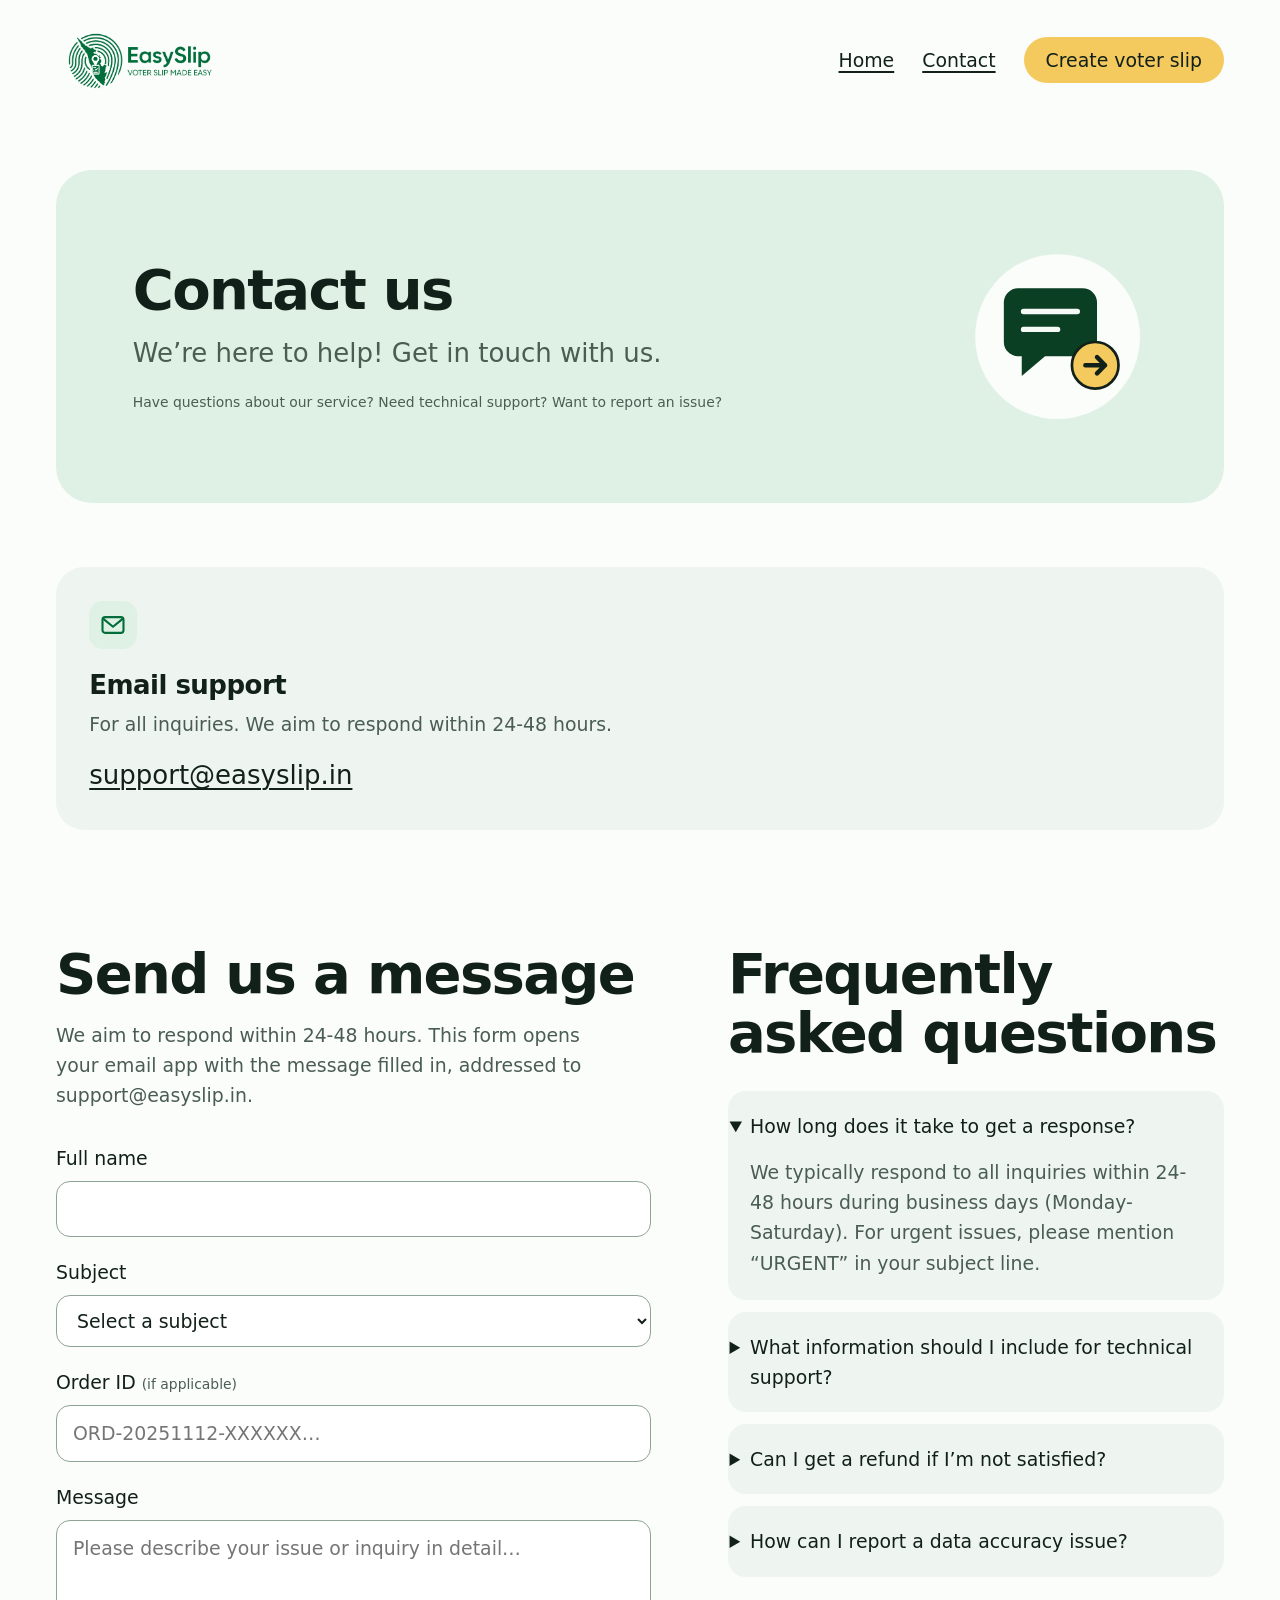
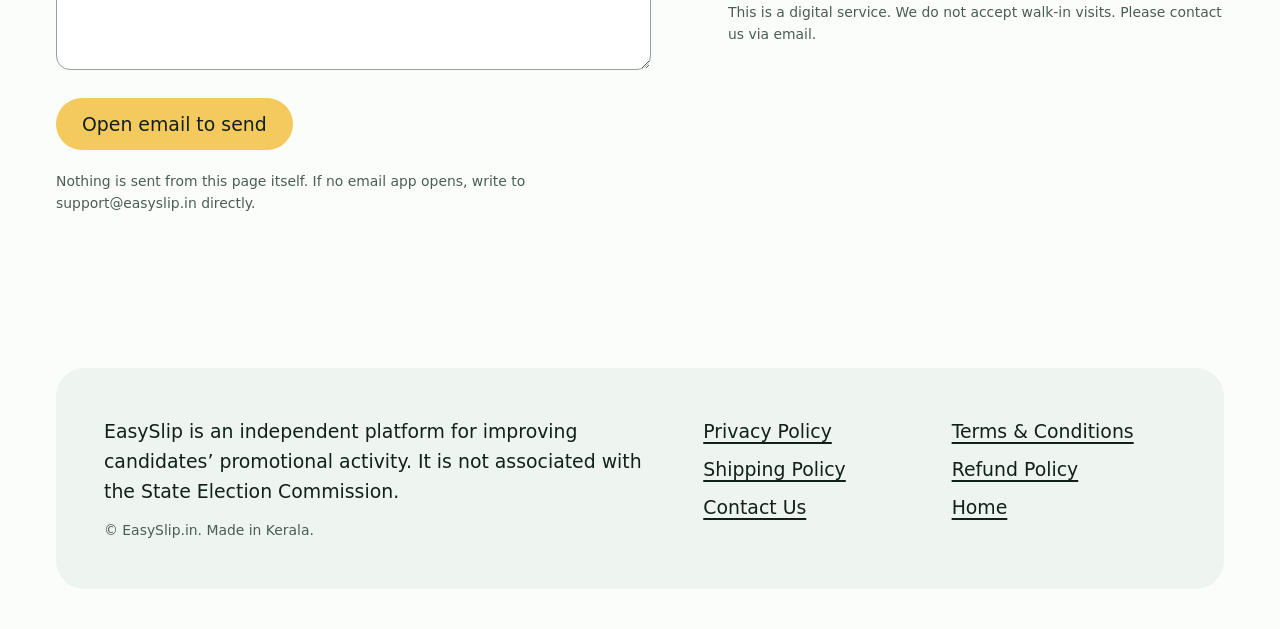
==== contact.html @ fafdb5e1 "Replace notice with local body election site Add the EasySlip home page for Kerala local body electi" ====
<!DOCTYPE html>
<html lang="en">
<head>
    <meta charset="UTF-8" />
    <meta name="viewport" content="width=device-width, initial-scale=1.0" />
    <meta name="theme-color" content="#fbfdfb" />
    <title>Contact Us | EasySlip</title>
    <meta name="description" content="Contact EasySlip by email for support with voter slips for Kerala local body elections." />
    <meta name="robots" content="index, follow" />
    <link rel="canonical" href="https://www.easyslip.in/contact.html" />
    <meta property="og:type" content="website" />
    <meta property="og:site_name" content="EasySlip" />
    <meta property="og:title" content="Contact Us | EasySlip" />
    <meta property="og:description" content="Contact EasySlip by email for support with voter slips for Kerala local body elections." />
    <meta property="og:url" content="https://www.easyslip.in/contact.html" />
    <meta property="og:image" content="https://www.easyslip.in/favicon/og.jpeg" />

    <link rel="apple-touch-icon" sizes="180x180" href="/favicon/apple-touch-icon.png" />
    <link rel="icon" type="image/png" sizes="32x32" href="/favicon/favicon-32x32.png" />
    <link rel="icon" type="image/png" sizes="16x16" href="/favicon/favicon-16x16.png" />

    <!-- Google tag (gtag.js) -->
    <script async src="https://www.googletagmanager.com/gtag/js?id=G-G0M40G1DK1"></script>
    <script>
        window.dataLayer = window.dataLayer || [];
        function gtag(){dataLayer.push(arguments);}
        gtag('js', new Date());
        gtag('config', 'G-G0M40G1DK1');
    </script>

    <link rel="preconnect" href="https://api.fontshare.com" />
    <link rel="preconnect" href="https://cdn.fontshare.com" crossorigin />
    <link href="https://api.fontshare.com/v2/css?f[]=general-sans@400,500,600&display=swap" rel="stylesheet" />
    <link rel="stylesheet" href="pages.css" />
</head>
<body>
    <a class="skip" href="#main">Skip to content</a>
    <header class="wrap nav">
        <a href="index.html" aria-label="EasySlip home" translate="no"><img src="logo-dark.png" width="985" height="418" alt="EasySlip: voter slip made easy" fetchpriority="high" /></a>
        <nav aria-label="Main">
            <ul>
                <li class="nav-opt"><a class="link" href="index.html">Home</a></li>
                <li class="nav-opt"><a class="link" href="contact.html">Contact</a></li>
                <li><a class="btn" href="currently-unavailable.html">Create voter slip</a></li>
            </ul>
        </nav>
    </header>

    <main id="main" class="wrap">
        <div class="head">
            <div>
                <h1>Contact us</h1>
                <p class="lead">We&rsquo;re here to help! Get in touch with us.</p>
                <p class="date">Have questions about our service? Need technical support? Want to report an issue?</p>
            </div>
            <svg viewBox="0 0 200 200" aria-hidden="true" focusable="false"><circle cx="100" cy="100" r="92" fill="#fbfdfb"/><path d="M40 62a16 16 0 0 1 16-16h72a16 16 0 0 1 16 16v44a16 16 0 0 1-16 16H86l-26 22v-22h-4a16 16 0 0 1-16-16z" fill="#0b3f24"/><path d="M62 72h60M62 92h38" stroke="#f6faf7" stroke-width="6" stroke-linecap="round"/><circle cx="142" cy="132" r="26" fill="#f4c95d" stroke="#112018" stroke-width="3"/><path d="M131 132h22M144 123l9 9-9 9" fill="none" stroke="#112018" stroke-width="5" stroke-linecap="round" stroke-linejoin="round"/></svg>
        </div>

        <div class="contact-grid">
            <div class="card">
                <svg class="ic" viewBox="0 0 32 32" aria-hidden="true"><rect x="4" y="7" width="24" height="18" rx="3"/><path d="M5 9l11 9 11-9"/></svg>
                <h2>Email support</h2>
                <p>For all inquiries. We aim to respond within 24-48 hours.</p>
                <a class="big" href="mailto:support@easyslip.in">support@easyslip.in</a>
            </div>
        </div>

        <div class="split">
            <section aria-labelledby="h-msg">
                <h2 id="h-msg">Send us a message</h2>
                <p class="intro">We aim to respond within 24-48 hours. This form opens your email app with the message filled in, addressed to support@easyslip.in.</p>
                <form id="contact-form" action="mailto:support@easyslip.in" method="post" enctype="text/plain">
                    <div>
                        <label for="name">Full name</label>
                        <input id="name" name="name" type="text" autocomplete="name" required />
                    </div>
                    <div>
                        <label for="subject">Subject</label>
                        <select id="subject" name="subject" required>
                            <option value="">Select a subject</option>
                            <option>Technical Support</option>
                            <option>Billing &amp; Payment</option>
                            <option>Download Issues</option>
                            <option>Data Accuracy</option>
                            <option>Feature Request</option>
                            <option>General Inquiry</option>
                            <option>Other</option>
                        </select>
                    </div>
                    <div>
                        <label for="order">Order ID <small>(if applicable)</small></label>
                        <input id="order" name="order" type="text" autocomplete="off" spellcheck="false" placeholder="ORD-20251112-XXXXXX&hellip;" />
                    </div>
                    <div>
                        <label for="message">Message</label>
                        <textarea id="message" name="message" required placeholder="Please describe your issue or inquiry in detail&hellip;"></textarea>
                    </div>
                    <div>
                        <button class="btn" type="submit">Open email to send</button>
                    </div>
                    <p class="form-note">Nothing is sent from this page itself. If no email app opens, write to support@easyslip.in directly.</p>
                </form>
            </section>

            <section aria-labelledby="h-faq">
                <h2 id="h-faq">Frequently asked questions</h2>
                <div class="faq">
                    <details open>
                        <summary>How long does it take to get a response?</summary>
                        <p>We typically respond to all inquiries within 24-48 hours during business days (Monday-Saturday). For urgent issues, please mention &ldquo;URGENT&rdquo; in your subject line.</p>
                    </details>
                    <details>
                        <summary>What information should I include for technical support?</summary>
                        <p>Please include your Order ID, a detailed description of the issue, browser/device information, and any error messages you received. Screenshots are also helpful.</p>
                    </details>
                    <details>
                        <summary>Can I get a refund if I&rsquo;m not satisfied?</summary>
                        <p>Please refer to our <a href="refund-policy.html">Cancellation and Refunds Policy</a> for detailed information about our refund process.</p>
                    </details>
                    <details>
                        <summary>How can I report a data accuracy issue?</summary>
                        <p>Select &ldquo;Data Accuracy&rdquo; as the subject and include your Order ID and specific details about the inaccurate data. Please note that we extract data directly from the Kerala SEC portal.</p>
                    </details>
                </div>
                <p class="form-note" style="margin-top:24px">This is a digital service. We do not accept walk-in visits. Please contact us via email.</p>
            </section>
        </div>
    </main>

    <script>
    (function () {
        var f = document.getElementById('contact-form');
        f.addEventListener('submit', function (e) {
            e.preventDefault();
            var v = function (id) { return document.getElementById(id).value.trim(); };
            var body = v('message') + '\n\nName: ' + v('name') +
                (v('order') ? '\nOrder ID: ' + v('order') : '');
            window.location.href = 'mailto:support@easyslip.in?subject=' + encodeURIComponent(v('subject')) + '&body=' + encodeURIComponent(body);
        });
    })();
    </script>

    <footer class="wrap">
        <div class="foot">
            <div>
                <p>EasySlip is an independent platform for improving candidates&rsquo; promotional activity. It is not associated with the State Election Commission.</p>
                <p class="small">&copy; EasySlip.in. Made in Kerala.</p>
            </div>
            <nav aria-label="Policies">
                <ul>
                    <li><a class="link" href="privacy-policy.html">Privacy Policy</a></li>
                    <li><a class="link" href="terms-and-conditions.html">Terms &amp; Conditions</a></li>
                    <li><a class="link" href="shipping-policy.html">Shipping Policy</a></li>
                    <li><a class="link" href="refund-policy.html">Refund Policy</a></li>
                    <li><a class="link" href="contact.html">Contact Us</a></li>
                    <li><a class="link" href="index.html">Home</a></li>
                </ul>
            </nav>
        </div>
    </footer>
</body>
</html>
---- pages.css ----
/* Shared styles for EasySlip policy and contact pages. Tokens follow DESIGN.md. */
:root {
    --bg: #fbfdfb;
    --surface: #eef5f0;
    --surface-2: #dff0e4;
    --ink: #112018;
    --muted: #4a5d52;
    --field: #0b3f24;
    --field-2: #006d3b;
    --on-field: #f6faf7;
    --accent: #f4c95d;
    --on-accent: #112018;
    --paper: #ffffff;
    --margin: clamp(20px, 5vw, 56px);
    --r-xl: 36px;
    --r-lg: 28px;
    --r-md: 18px;
    --ease: cubic-bezier(.2, .7, .2, 1);
    --step-small: clamp(0.8125rem, 0.79rem + 0.1vw, 0.875rem);
    --step-body: clamp(1.0625rem, 1.02rem + 0.2vw, 1.1875rem);
    --step-lead: clamp(1.25rem, 1.1rem + 0.7vw, 1.625rem);
    --step-head: clamp(2rem, 1.35rem + 2.9vw, 3.5rem);
}

*, *::before, *::after { box-sizing: border-box; }
html { -webkit-text-size-adjust: 100%; scroll-behavior: smooth; -webkit-tap-highlight-color: rgba(0, 109, 59, 0.15); }
body {
    margin: 0;
    background: var(--bg);
    color: var(--ink);
    font-family: "General Sans", "Anek Malayalam", system-ui, -apple-system, "Segoe UI", sans-serif;
    font-size: var(--step-body);
    line-height: 1.6;
    -webkit-font-smoothing: antialiased;
    overflow-x: hidden;
}
h1, h2, h3, h4, p, ul, ol, table, figure { margin: 0; padding: 0; }
img { max-width: 100%; height: auto; display: block; }
a { color: inherit; text-underline-offset: 4px; text-decoration-thickness: 2px; }
:focus-visible { outline: 3px solid var(--field-2); outline-offset: 3px; }
::selection { background: var(--accent); color: var(--on-accent); }

.skip { position: absolute; left: var(--margin); top: -80px; z-index: 10; background: var(--ink); color: var(--bg); padding: 12px 16px; border-radius: 12px; }
.skip:focus { top: 12px; }
.vh { position: absolute; width: 1px; height: 1px; overflow: hidden; clip-path: inset(50%); white-space: nowrap; }

.wrap { width: 100%; max-width: 1320px; margin-inline: auto; padding-inline: max(var(--margin), env(safe-area-inset-left)) max(var(--margin), env(safe-area-inset-right)); }

.nav { display: flex; align-items: center; justify-content: space-between; gap: 16px; padding-block: 24px; }
.nav img { width: 168px; }
.nav ul { display: flex; align-items: center; gap: 28px; list-style: none; }
.link { font-weight: 500; transition: color 180ms var(--ease); }
.link:hover { color: var(--field-2); }
.btn {
    display: inline-flex; align-items: center; justify-content: center; min-height: 52px; padding: 0 26px;
    background: var(--accent); color: var(--on-accent); font: inherit; font-weight: 500; text-decoration: none;
    border: 0; border-radius: 999px; cursor: pointer; touch-action: manipulation;
    transition: transform 180ms var(--ease), background-color 180ms var(--ease);
}
.btn:hover { transform: translateY(-2px); background: #f7d57c; }
.btn:active { transform: scale(0.98); }
.nav .btn { min-height: 46px; padding: 0 22px; }

/* Page head */
.head { margin-top: clamp(24px, 4vw, 56px); background: var(--surface-2); border-radius: var(--r-xl); padding: clamp(32px, 6vw, 88px); display: grid; grid-template-columns: minmax(0, 1fr) auto; gap: 32px; align-items: center; }
.head h1 { font-size: var(--step-head); font-weight: 600; letter-spacing: -0.03em; line-height: 1.05; text-wrap: balance; }
.head .lead { margin-top: 16px; font-size: var(--step-lead); line-height: 1.35; color: var(--muted); max-width: 34ch; }
.head .date { margin-top: 20px; font-size: var(--step-small); color: var(--muted); }
.head svg { width: clamp(120px, 14vw, 190px); height: auto; }

/* Document layout */
.doc { display: grid; grid-template-columns: minmax(0, 3fr) minmax(0, 8fr); gap: clamp(32px, 6vw, 96px); margin-top: clamp(48px, 7vw, 104px); align-items: start; }
.toc { position: sticky; top: 24px; background: var(--surface); border-radius: var(--r-lg); padding: 28px; max-height: calc(100vh - 48px); overflow-y: auto; }
.toc h2 { font-size: var(--step-body); font-weight: 600; margin-bottom: 12px; }
.toc ol { list-style: none; display: grid; gap: 2px; }
.toc a { display: block; padding: 8px 12px; margin-inline: -12px; border-radius: 12px; text-decoration: none; font-size: var(--step-small); line-height: 1.4; color: var(--muted); transition: background-color 180ms var(--ease), color 180ms var(--ease); }
.toc a:hover { background: var(--surface-2); color: var(--ink); }

.prose { max-width: 70ch; min-width: 0; }
.prose > * + * { margin-top: 18px; }
.prose h2 { font-size: var(--step-lead); font-weight: 600; letter-spacing: -0.02em; line-height: 1.25; margin-top: clamp(48px, 5vw, 72px); scroll-margin-top: 24px; text-wrap: balance; }
.prose h2:first-child { margin-top: 0; }
.prose h3 { font-size: var(--step-body); font-weight: 600; line-height: 1.35; margin-top: 32px; }
.prose h4 { font-size: var(--step-body); font-weight: 500; line-height: 1.35; margin-top: 24px; color: var(--field-2); }
.prose ul, .prose ol { padding-left: 1.25em; display: grid; gap: 8px; }
.prose li::marker { color: var(--field-2); }
.prose li > ul, .prose li > ol { margin-top: 8px; }
.prose a { font-weight: 500; }
.prose a:hover { color: var(--field-2); }
.note { background: var(--surface); border-radius: var(--r-md); padding: 22px 26px; }
.note > * + * { margin-top: 12px; }
.note ul, .note ol { padding-left: 1.25em; display: grid; gap: 6px; }
.tablewrap { overflow-x: auto; border-radius: var(--r-md); }
.prose table { width: 100%; border-collapse: collapse; text-align: left; font-size: var(--step-small); line-height: 1.45; }
.prose th, .prose td { padding: 14px 16px; vertical-align: top; background: var(--surface); }
.prose thead th { background: var(--field); color: var(--on-field); font-weight: 500; }
.prose tbody tr + tr th, .prose tbody tr + tr td { border-top: 3px solid var(--bg); }

/* Contact */
.contact-grid { display: grid; grid-template-columns: minmax(0, 1fr); gap: 20px; margin-top: clamp(40px, 5vw, 72px); }
.card { background: var(--surface); border-radius: var(--r-lg); padding: clamp(24px, 2.6vw, 36px); }
.card h2, .card h3 { font-size: var(--step-lead); font-weight: 600; letter-spacing: -0.02em; line-height: 1.25; }
.card p { margin-top: 8px; color: var(--muted); }
.card .big { display: inline-block; margin-top: 16px; font-size: var(--step-lead); font-weight: 500; color: var(--ink); overflow-wrap: anywhere; }
.ic { display: block; width: 48px; height: 48px; padding: 10px; margin-bottom: 20px; background: var(--surface-2); border-radius: 14px; fill: none; stroke: var(--field-2); stroke-width: 2.4; stroke-linecap: round; stroke-linejoin: round; }
.split { display: grid; grid-template-columns: minmax(0, 6fr) minmax(0, 5fr); gap: clamp(32px, 6vw, 96px); margin-top: clamp(64px, 9vw, 136px); align-items: start; }
.split h2 { font-size: var(--step-head); font-weight: 600; letter-spacing: -0.03em; line-height: 1.05; text-wrap: balance; }
.split .intro { margin-top: 16px; color: var(--muted); max-width: 46ch; }
form { margin-top: 32px; display: grid; gap: 20px; }
label { display: block; font-weight: 500; margin-bottom: 8px; }
label small { font-weight: 400; color: var(--muted); font-size: var(--step-small); }
input, select, textarea {
    width: 100%; min-height: 52px; padding: 12px 16px; font: inherit; color: var(--ink);
    background: var(--paper); border: 1px solid #8fa397; border-radius: 14px;
}
textarea { min-height: 150px; resize: vertical; }
input:focus-visible, select:focus-visible, textarea:focus-visible { outline: 3px solid var(--field-2); outline-offset: 1px; }
.form-note { font-size: var(--step-small); color: var(--muted); }
.faq { display: grid; gap: 12px; margin-top: 28px; }
.faq details { background: var(--surface); border-radius: var(--r-md); padding: 4px 22px; }
.faq summary { cursor: pointer; font-weight: 500; padding: 16px 0; list-style-position: outside; }
.faq details p { padding-bottom: 18px; color: var(--muted); }

/* Footer */
footer { margin-top: clamp(96px, 12vw, 176px); padding-bottom: 40px; }
.foot { background: var(--surface); border-radius: var(--r-lg); padding: clamp(24px, 4vw, 48px); display: grid; grid-template-columns: minmax(0, 6fr) minmax(0, 5fr); gap: 32px; }
.foot p { max-width: 52ch; }
.foot .small { margin-top: 12px; font-size: var(--step-small); color: var(--muted); }
.foot ul { list-style: none; display: grid; grid-template-columns: repeat(2, minmax(0, 1fr)); gap: 8px 24px; align-content: start; }

@media (max-width: 899px) {
    .head { grid-template-columns: 1fr; }
    .head svg { order: -1; width: 110px; }
    .doc, .split, .foot { grid-template-columns: 1fr; }
    .toc { position: static; max-height: none; }
    .contact-grid { grid-template-columns: 1fr; }
    .nav img { width: 132px; }
    .nav-opt { display: none; }
    :root { --r-xl: 24px; --r-lg: 20px; }
}
@media (prefers-reduced-motion: reduce) {
    html { scroll-behavior: auto; }
    .btn, .link, .toc a { transition: none; }
    .btn:hover { transform: none; }
}
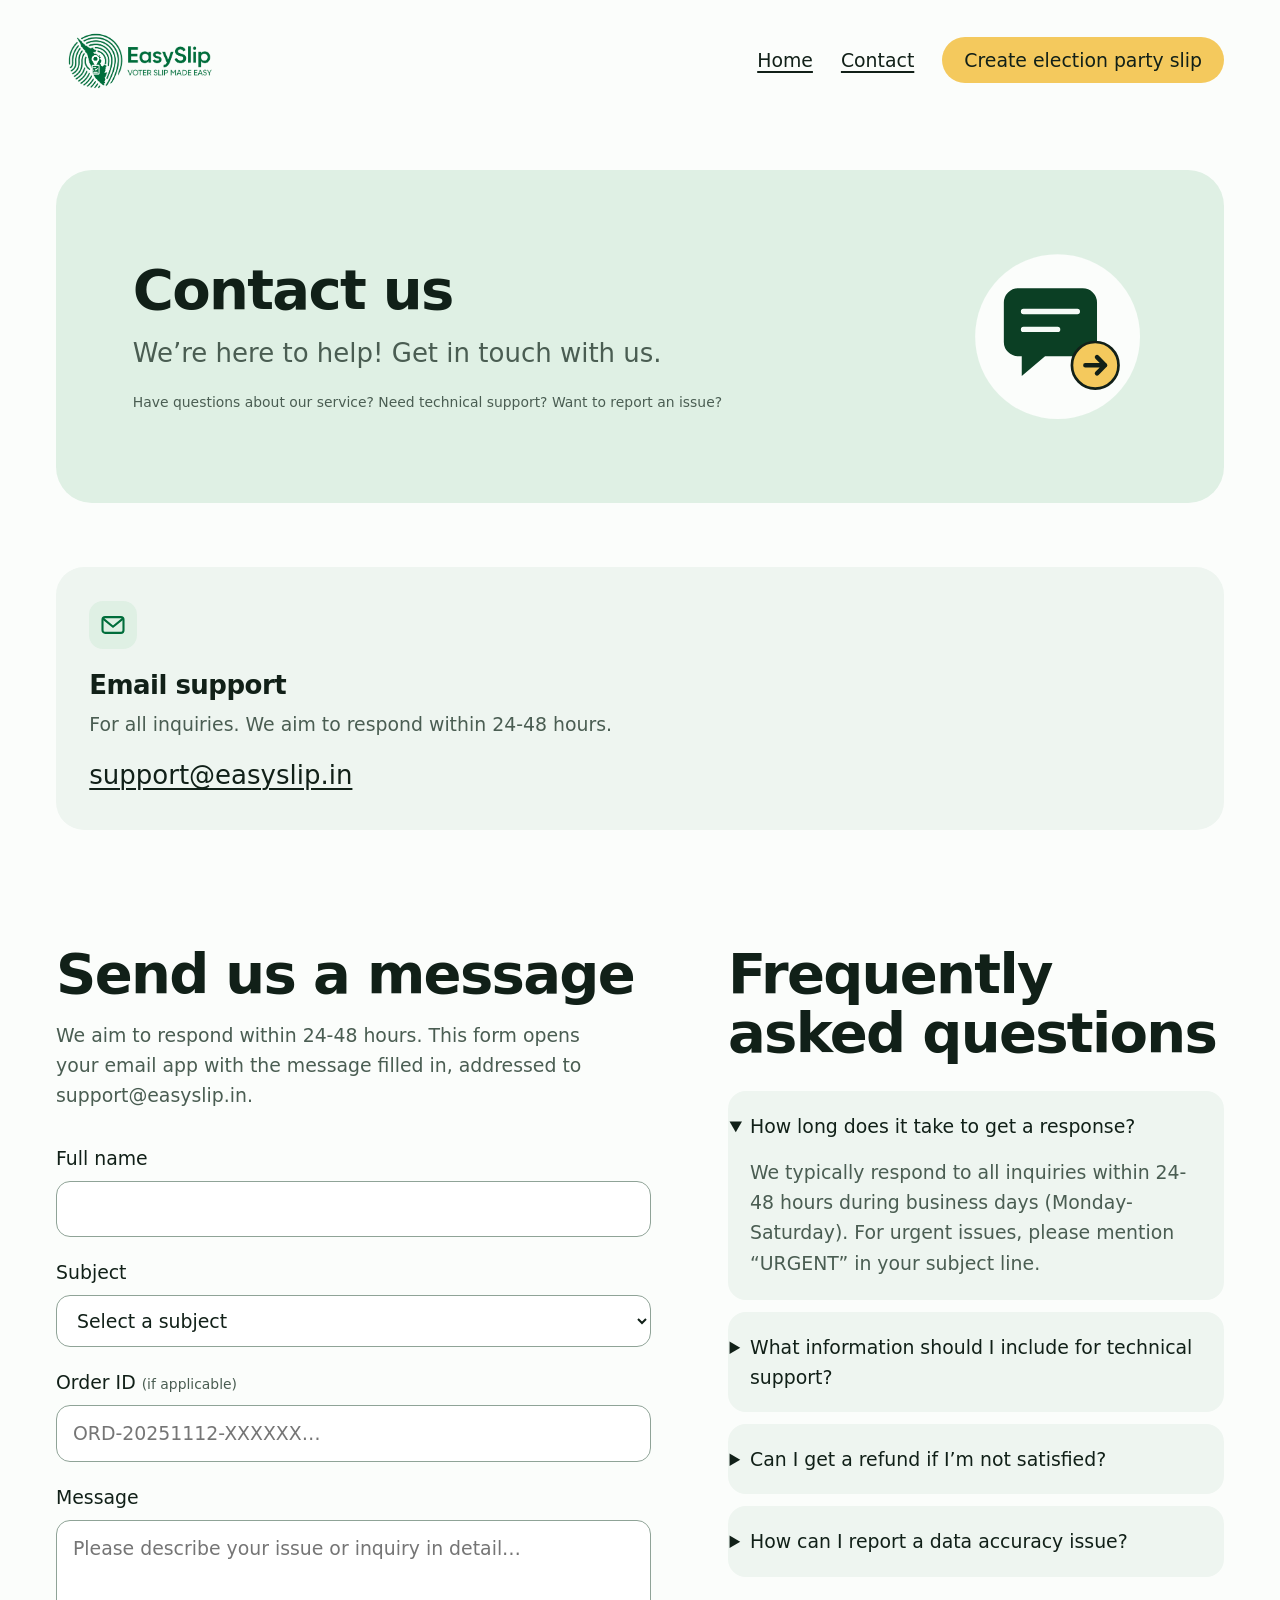
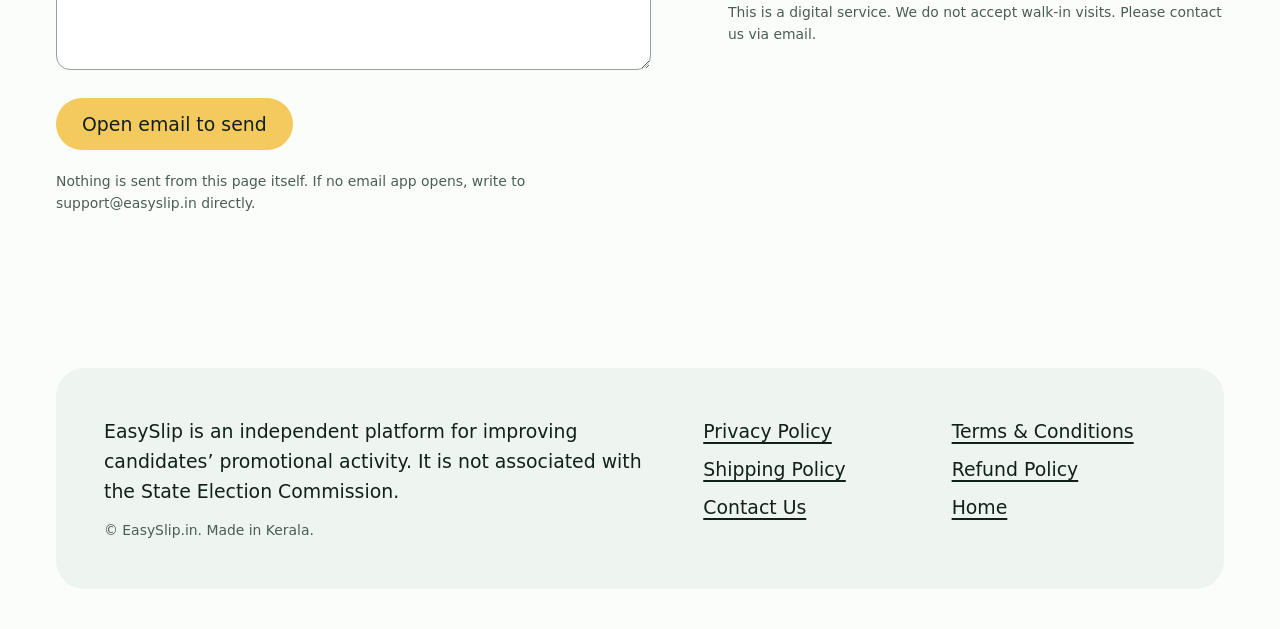
==== commit fd5b76d1: "Rename voter slip to election party slip; contact by email only Use 'election party slip' in English" ====
--- a/contact.html
+++ b/contact.html
@@ -5,13 +5,13 @@
     <meta name="viewport" content="width=device-width, initial-scale=1.0" />
     <meta name="theme-color" content="#fbfdfb" />
     <title>Contact Us | EasySlip</title>
-    <meta name="description" content="Contact EasySlip by email for support with voter slips for Kerala local body elections." />
+    <meta name="description" content="Contact EasySlip by email for support with election party slips for Kerala local body elections." />
     <meta name="robots" content="index, follow" />
     <link rel="canonical" href="https://www.easyslip.in/contact.html" />
     <meta property="og:type" content="website" />
     <meta property="og:site_name" content="EasySlip" />
     <meta property="og:title" content="Contact Us | EasySlip" />
-    <meta property="og:description" content="Contact EasySlip by email for support with voter slips for Kerala local body elections." />
+    <meta property="og:description" content="Contact EasySlip by email for support with election party slips for Kerala local body elections." />
     <meta property="og:url" content="https://www.easyslip.in/contact.html" />
     <meta property="og:image" content="https://www.easyslip.in/favicon/og.jpeg" />
 
@@ -36,12 +36,12 @@
 <body>
     <a class="skip" href="#main">Skip to content</a>
     <header class="wrap nav">
-        <a href="index.html" aria-label="EasySlip home" translate="no"><img src="logo-dark.png" width="985" height="418" alt="EasySlip: voter slip made easy" fetchpriority="high" /></a>
+        <a href="index.html" aria-label="EasySlip home" translate="no"><img src="logo-dark.png" width="985" height="418" alt="EasySlip: election party slip made easy" fetchpriority="high" /></a>
         <nav aria-label="Main">
             <ul>
                 <li class="nav-opt"><a class="link" href="index.html">Home</a></li>
                 <li class="nav-opt"><a class="link" href="contact.html">Contact</a></li>
-                <li><a class="btn" href="currently-unavailable.html">Create voter slip</a></li>
+                <li><a class="btn" href="currently-unavailable.html">Create election party slip</a></li>
             </ul>
         </nav>
     </header>
